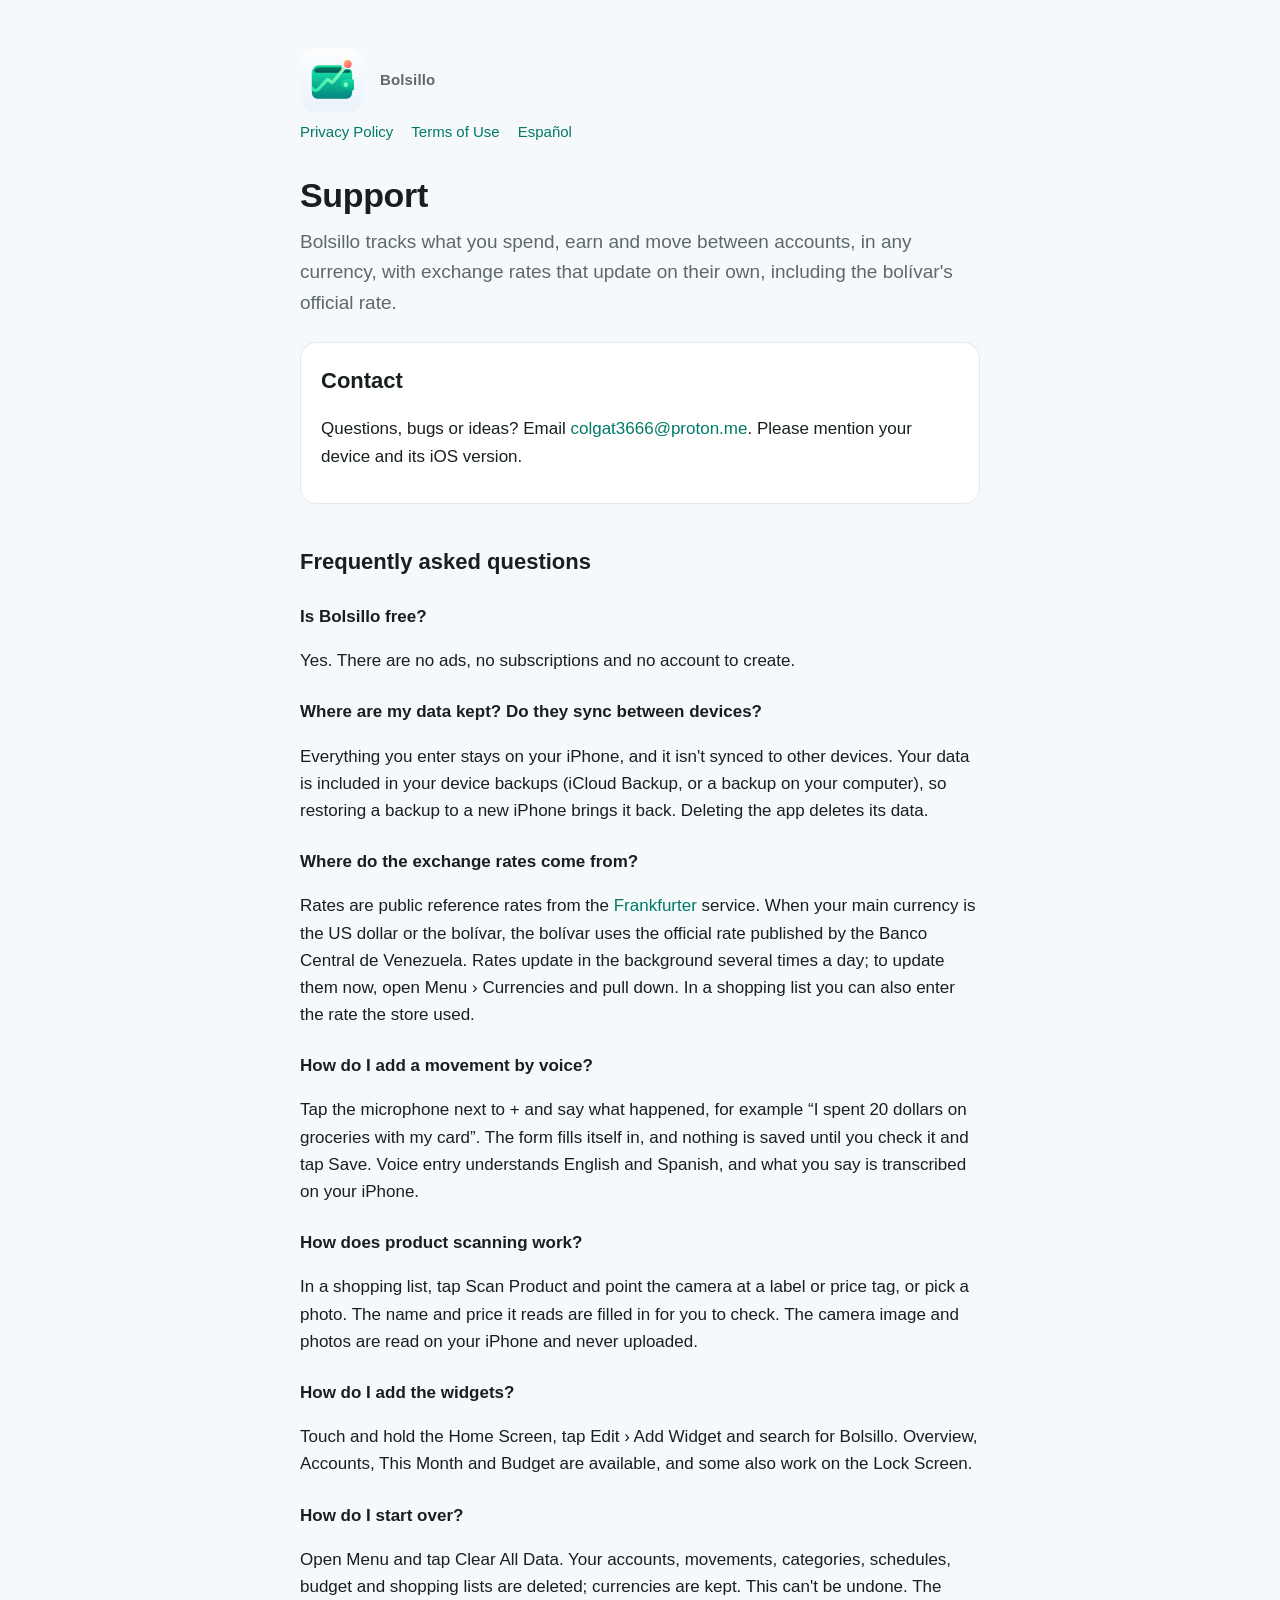
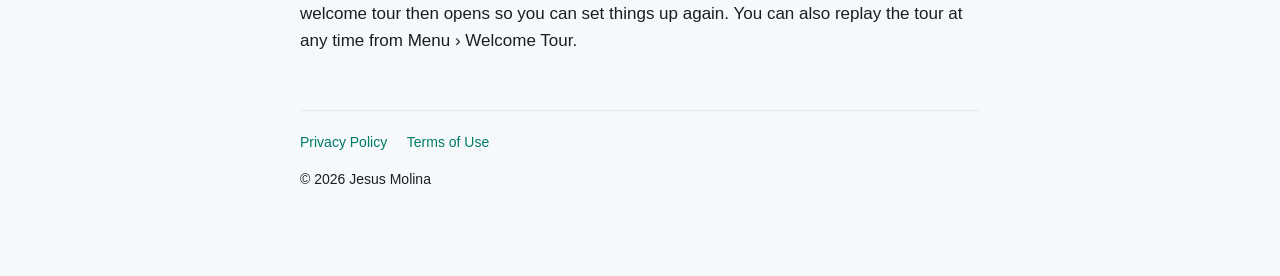
==== index.html @ 3f53b209 "Support page and privacy policy Co-Authored-By: Claude Opus 5.5 <noreply@anthropic.com>" ====
<!doctype html>
<html lang="en">
<head>
  <meta charset="utf-8">
  <meta name="viewport" content="width=device-width, initial-scale=1">
  <title>Bolsillo Support</title>
  <meta name="description" content="Help and contact for Bolsillo, a multi-currency expense tracker for iPhone.">
  <link rel="icon" href="logo.svg" type="image/svg+xml">
  <link rel="alternate" hreflang="es" href="es/">
  <link rel="stylesheet" href="style.css">
</head>
<body>
<main>
  <header>
    <img src="logo.svg" alt="">
    <span class="name">Bolsillo</span>
  </header>
  <nav>
    <a href="privacy.html">Privacy Policy</a>
    <a href="https://www.apple.com/legal/internet-services/itunes/dev/stdeula/">Terms of Use</a>
    <a href="es/" hreflang="es" lang="es">Español</a>
  </nav>

  <h1>Support</h1>
  <p class="lede">Bolsillo tracks what you spend, earn and move between accounts, in any currency, with exchange rates that update on their own, including the bolívar's official rate.</p>

  <div class="card">
    <h2>Contact</h2>
    <p>Questions, bugs or ideas? Email <a href="mailto:colgat3666@proton.me">colgat3666@proton.me</a>. Please mention your device and its iOS version.</p>
  </div>

  <h2>Frequently asked questions</h2>

  <h3>Is Bolsillo free?</h3>
  <p>Yes. There are no ads, no subscriptions and no account to create.</p>

  <h3>Where are my data kept? Do they sync between devices?</h3>
  <p>Everything you enter stays on your iPhone, and it isn't synced to other devices. Your data is included in your device backups (iCloud Backup, or a backup on your computer), so restoring a backup to a new iPhone brings it back. Deleting the app deletes its data.</p>

  <h3>Where do the exchange rates come from?</h3>
  <p>Rates are public reference rates from the <a href="https://frankfurter.dev">Frankfurter</a> service. When your main currency is the US dollar or the bolívar, the bolívar uses the official rate published by the Banco Central de Venezuela. Rates update in the background several times a day; to update them now, open Menu › Currencies and pull down. In a shopping list you can also enter the rate the store used.</p>

  <h3>How do I add a movement by voice?</h3>
  <p>Tap the microphone next to + and say what happened, for example “I spent 20 dollars on groceries with my card”. The form fills itself in, and nothing is saved until you check it and tap Save. Voice entry understands English and Spanish, and what you say is transcribed on your iPhone.</p>

  <h3>How does product scanning work?</h3>
  <p>In a shopping list, tap Scan Product and point the camera at a label or price tag, or pick a photo. The name and price it reads are filled in for you to check. The camera image and photos are read on your iPhone and never uploaded.</p>

  <h3>How do I add the widgets?</h3>
  <p>Touch and hold the Home Screen, tap Edit › Add Widget and search for Bolsillo. Overview, Accounts, This Month and Budget are available, and some also work on the Lock Screen.</p>

  <h3>How do I start over?</h3>
  <p>Open Menu and tap Clear All Data. Your accounts, movements, categories, schedules, budget and shopping lists are deleted; currencies are kept. This can't be undone. The welcome tour then opens so you can set things up again. You can also replay the tour at any time from Menu › Welcome Tour.</p>

  <footer>
    <a href="privacy.html">Privacy Policy</a>
    <a href="https://www.apple.com/legal/internet-services/itunes/dev/stdeula/">Terms of Use</a>
    <p>© 2026 Jesus Molina</p>
  </footer>
</main>
</body>
</html>
---- style.css ----
:root {
  --bg: #f6f9fb;
  --surface: #ffffff;
  --text: #17201f;
  --muted: #5d6968;
  --line: #e1eaec;
  --accent: #017a66;
  color-scheme: light dark;
}
@media (prefers-color-scheme: dark) {
  :root {
    --bg: #0e1416;
    --surface: #172022;
    --text: #edf3f2;
    --muted: #9aa8a7;
    --line: #263234;
    --accent: #3fe0ac;
  }
}
* { box-sizing: border-box; }
html { -webkit-text-size-adjust: 100%; }
body {
  margin: 0;
  background: var(--bg);
  color: var(--text);
  font: 17px/1.6 -apple-system, BlinkMacSystemFont, "SF Pro Text", "Helvetica Neue", Arial, sans-serif;
}
main { max-width: 720px; margin: 0 auto; padding: 48px 20px 72px; }
header { display: flex; align-items: center; gap: 16px; margin-bottom: 8px; }
header img { width: 64px; height: 64px; border-radius: 14px; }
header .name { font-size: 15px; font-weight: 600; color: var(--muted); letter-spacing: .01em; }
nav { display: flex; flex-wrap: wrap; gap: 6px 18px; font-size: 15px; margin: 4px 0 32px; }
h1 { font-size: 34px; line-height: 1.15; margin: 0; letter-spacing: -.01em; }
h2 { font-size: 22px; margin: 40px 0 8px; }
h3 { font-size: 17px; margin: 24px 0 4px; }
p, li { color: var(--text); }
.lede { font-size: 19px; color: var(--muted); margin: 12px 0 0; }
.updated { font-size: 14px; color: var(--muted); }
a { color: var(--accent); text-decoration: none; }
a:hover { text-decoration: underline; }
.card {
  background: var(--surface);
  border: 1px solid var(--line);
  border-radius: 16px;
  padding: 4px 20px 16px;
  margin-top: 24px;
}
ul { padding-left: 22px; }
footer { margin-top: 56px; padding-top: 20px; border-top: 1px solid var(--line); font-size: 14px; color: var(--muted); }
footer a { margin-right: 16px; }
.card > h2:first-child { margin-top: 16px; }
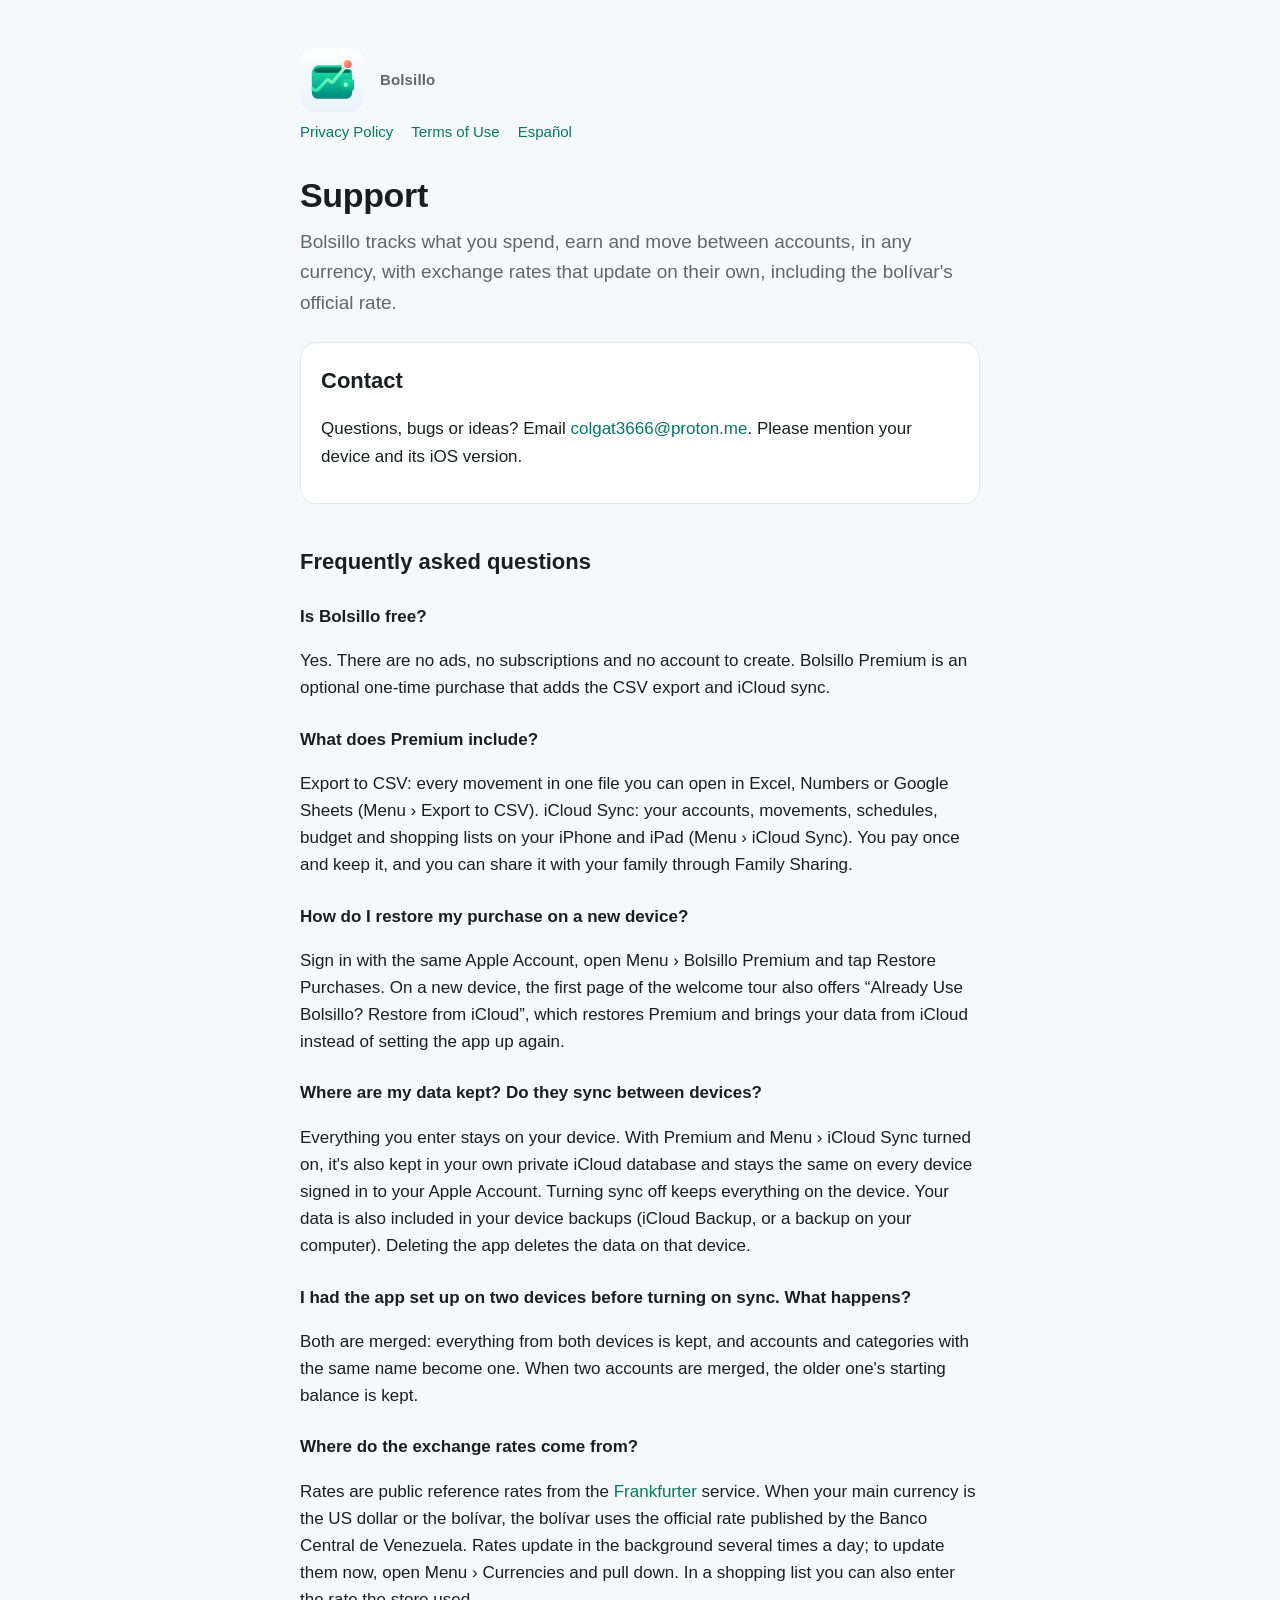
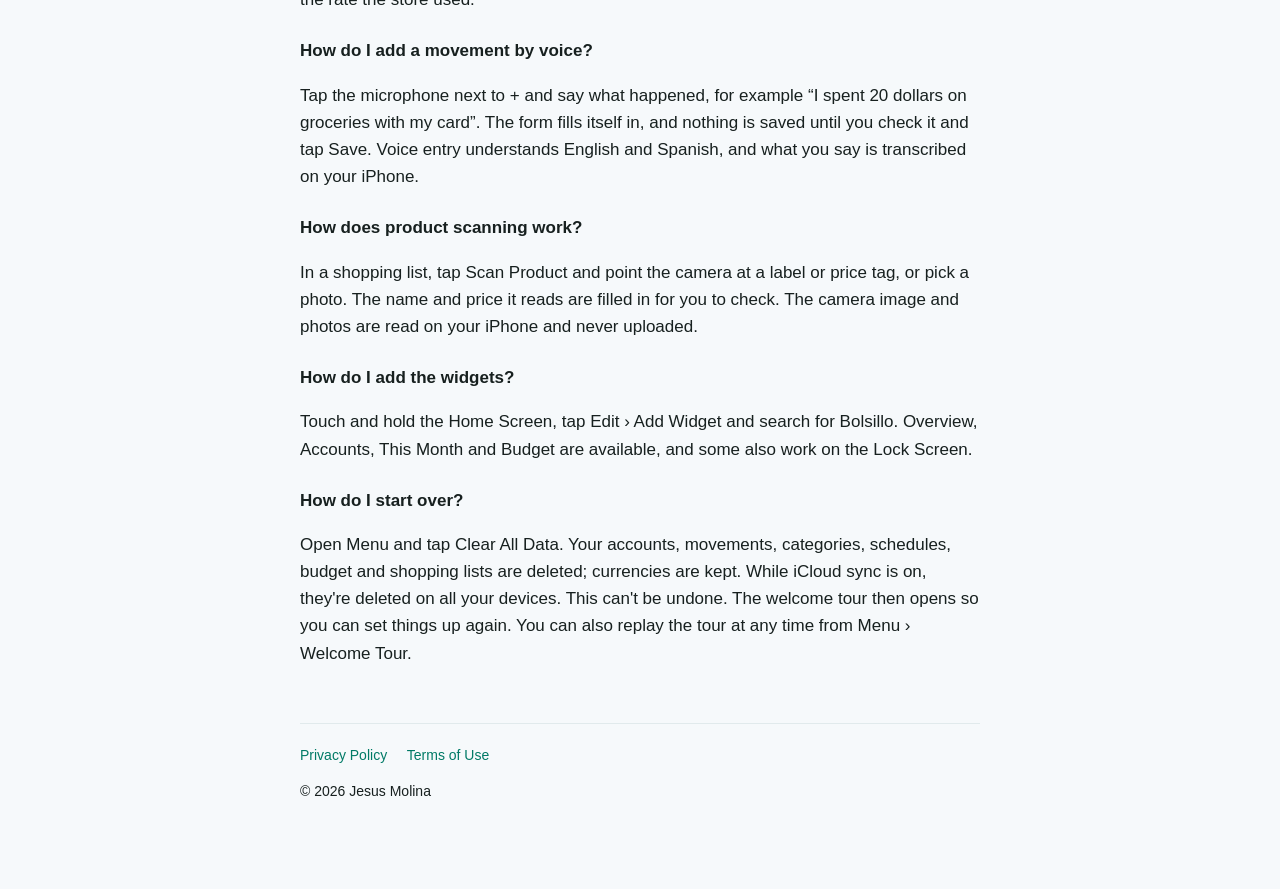
==== commit ef89ffb1: "Premium, iCloud sync and CSV export Co-Authored-By: Claude Opus 5.5 <noreply@anthropic.com>" ====
--- a/index.html
+++ b/index.html
@@ -4,7 +4,7 @@
   <meta charset="utf-8">
   <meta name="viewport" content="width=device-width, initial-scale=1">
   <title>Bolsillo Support</title>
-  <meta name="description" content="Help and contact for Bolsillo, a multi-currency expense tracker for iPhone.">
+  <meta name="description" content="Help and contact for Bolsillo, a multi-currency expense tracker for iPhone and iPad.">
   <link rel="icon" href="logo.svg" type="image/svg+xml">
   <link rel="alternate" hreflang="es" href="es/">
   <link rel="stylesheet" href="style.css">
@@ -32,10 +32,19 @@
   <h2>Frequently asked questions</h2>
 
   <h3>Is Bolsillo free?</h3>
-  <p>Yes. There are no ads, no subscriptions and no account to create.</p>
+  <p>Yes. There are no ads, no subscriptions and no account to create. Bolsillo Premium is an optional one-time purchase that adds the CSV export and iCloud sync.</p>
+
+  <h3>What does Premium include?</h3>
+  <p>Export to CSV: every movement in one file you can open in Excel, Numbers or Google Sheets (Menu › Export to CSV). iCloud Sync: your accounts, movements, schedules, budget and shopping lists on your iPhone and iPad (Menu › iCloud Sync). You pay once and keep it, and you can share it with your family through Family Sharing.</p>
+
+  <h3>How do I restore my purchase on a new device?</h3>
+  <p>Sign in with the same Apple Account, open Menu › Bolsillo Premium and tap Restore Purchases. On a new device, the first page of the welcome tour also offers “Already Use Bolsillo? Restore from iCloud”, which restores Premium and brings your data from iCloud instead of setting the app up again.</p>
 
   <h3>Where are my data kept? Do they sync between devices?</h3>
-  <p>Everything you enter stays on your iPhone, and it isn't synced to other devices. Your data is included in your device backups (iCloud Backup, or a backup on your computer), so restoring a backup to a new iPhone brings it back. Deleting the app deletes its data.</p>
+  <p>Everything you enter stays on your device. With Premium and Menu › iCloud Sync turned on, it's also kept in your own private iCloud database and stays the same on every device signed in to your Apple Account. Turning sync off keeps everything on the device. Your data is also included in your device backups (iCloud Backup, or a backup on your computer). Deleting the app deletes the data on that device.</p>
+
+  <h3>I had the app set up on two devices before turning on sync. What happens?</h3>
+  <p>Both are merged: everything from both devices is kept, and accounts and categories with the same name become one. When two accounts are merged, the older one's starting balance is kept.</p>
 
   <h3>Where do the exchange rates come from?</h3>
   <p>Rates are public reference rates from the <a href="https://frankfurter.dev">Frankfurter</a> service. When your main currency is the US dollar or the bolívar, the bolívar uses the official rate published by the Banco Central de Venezuela. Rates update in the background several times a day; to update them now, open Menu › Currencies and pull down. In a shopping list you can also enter the rate the store used.</p>
@@ -50,7 +59,7 @@
   <p>Touch and hold the Home Screen, tap Edit › Add Widget and search for Bolsillo. Overview, Accounts, This Month and Budget are available, and some also work on the Lock Screen.</p>
 
   <h3>How do I start over?</h3>
-  <p>Open Menu and tap Clear All Data. Your accounts, movements, categories, schedules, budget and shopping lists are deleted; currencies are kept. This can't be undone. The welcome tour then opens so you can set things up again. You can also replay the tour at any time from Menu › Welcome Tour.</p>
+  <p>Open Menu and tap Clear All Data. Your accounts, movements, categories, schedules, budget and shopping lists are deleted; currencies are kept. While iCloud sync is on, they're deleted on all your devices. This can't be undone. The welcome tour then opens so you can set things up again. You can also replay the tour at any time from Menu › Welcome Tour.</p>
 
   <footer>
     <a href="privacy.html">Privacy Policy</a>
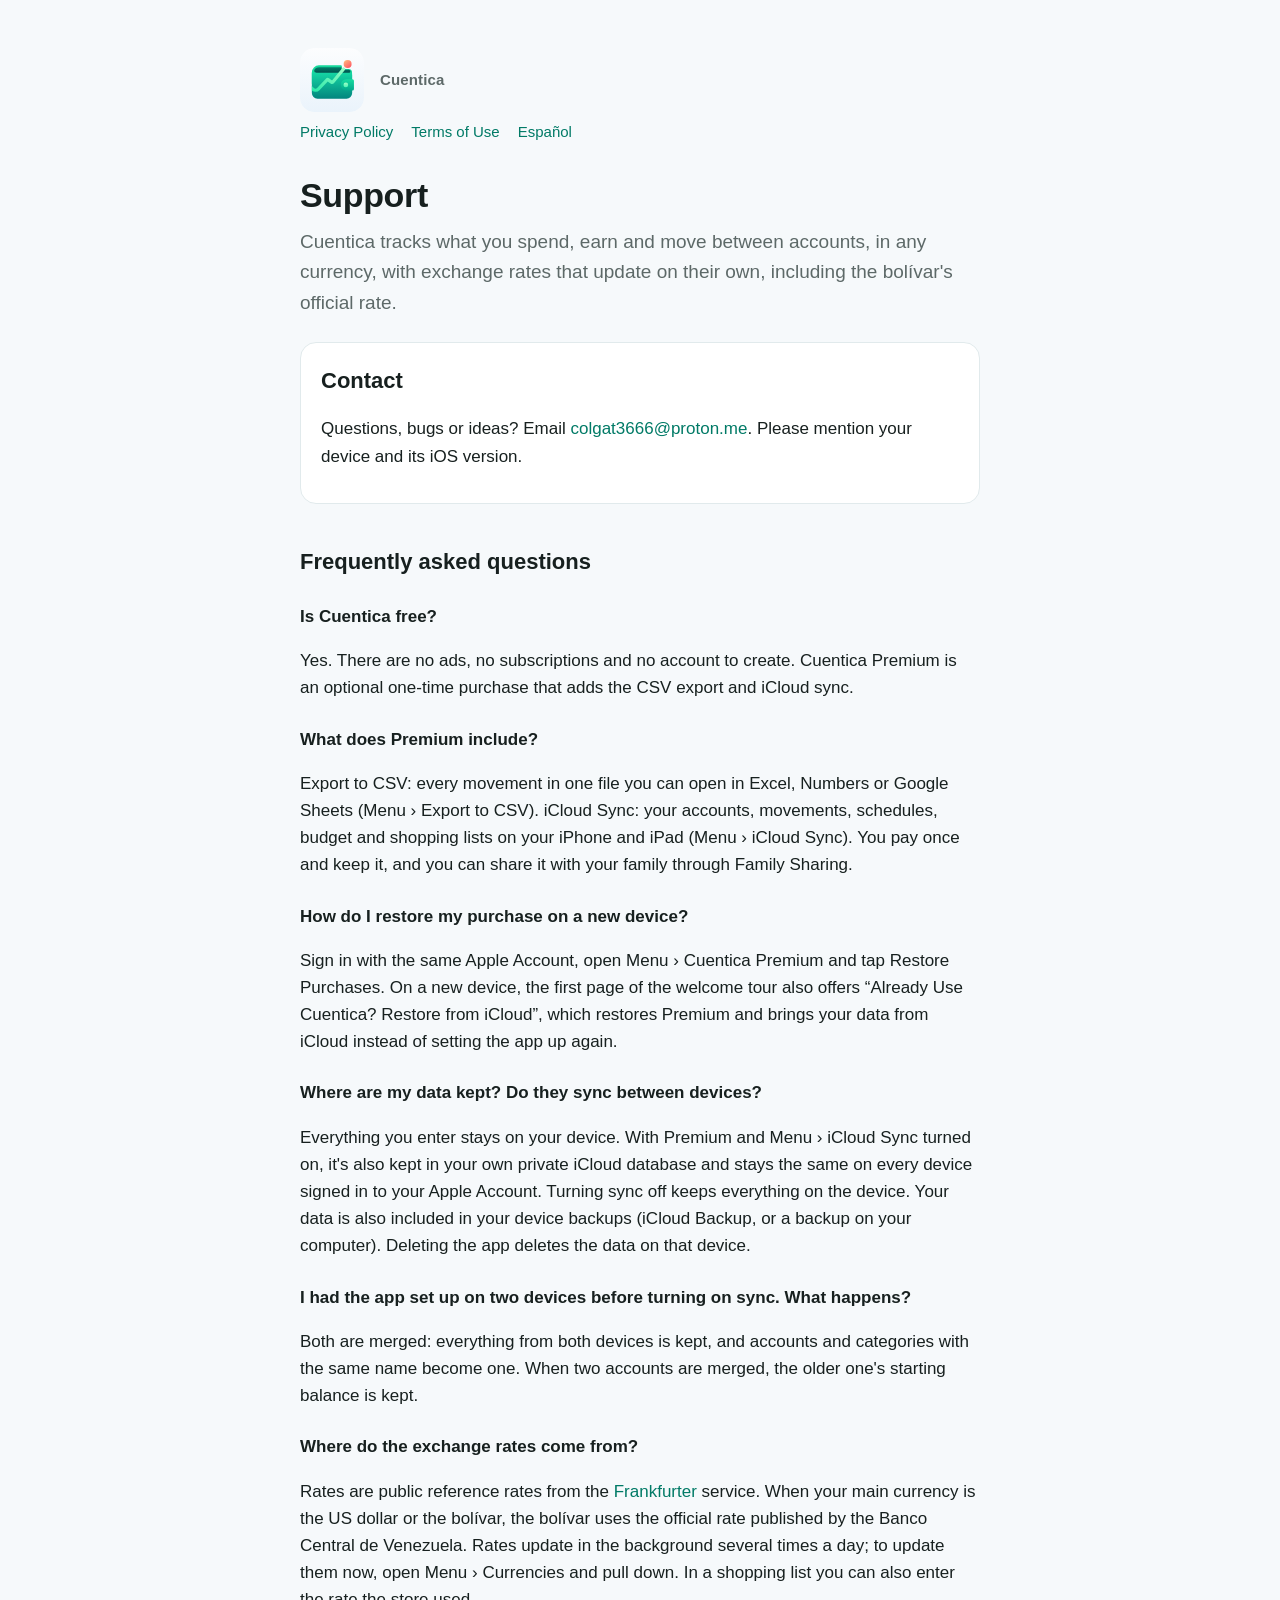
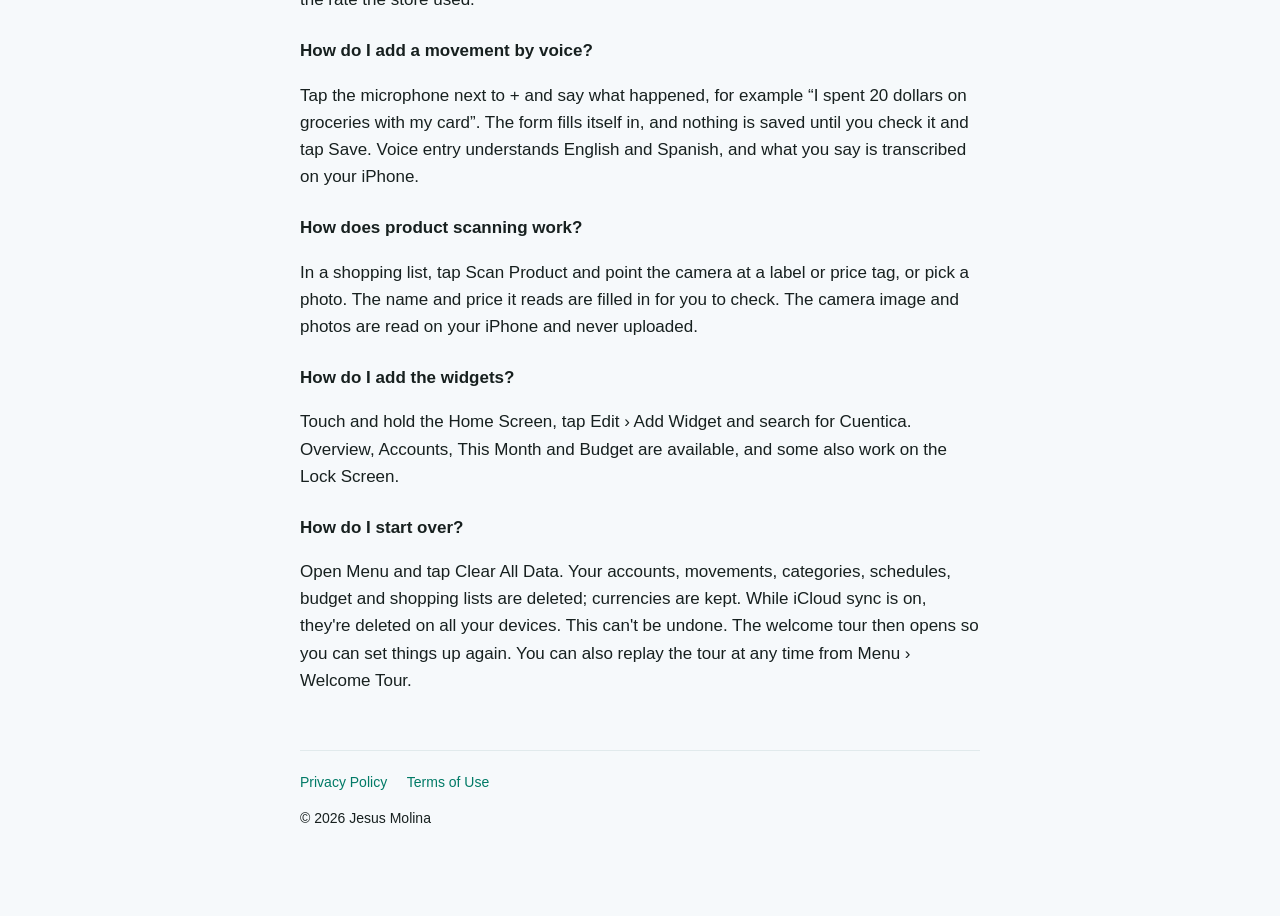
==== commit 76602fa0: "Rename to Cuentica Co-Authored-By: Claude Opus 5.5 <noreply@anthropic.com>" ====
--- a/index.html
+++ b/index.html
@@ -3,8 +3,8 @@
 <head>
   <meta charset="utf-8">
   <meta name="viewport" content="width=device-width, initial-scale=1">
-  <title>Bolsillo Support</title>
-  <meta name="description" content="Help and contact for Bolsillo, a multi-currency expense tracker for iPhone and iPad.">
+  <title>Cuentica Support</title>
+  <meta name="description" content="Help and contact for Cuentica, a multi-currency expense tracker for iPhone and iPad.">
   <link rel="icon" href="logo.svg" type="image/svg+xml">
   <link rel="alternate" hreflang="es" href="es/">
   <link rel="stylesheet" href="style.css">
@@ -13,7 +13,7 @@
 <main>
   <header>
     <img src="logo.svg" alt="">
-    <span class="name">Bolsillo</span>
+    <span class="name">Cuentica</span>
   </header>
   <nav>
     <a href="privacy.html">Privacy Policy</a>
@@ -22,7 +22,7 @@
   </nav>
 
   <h1>Support</h1>
-  <p class="lede">Bolsillo tracks what you spend, earn and move between accounts, in any currency, with exchange rates that update on their own, including the bolívar's official rate.</p>
+  <p class="lede">Cuentica tracks what you spend, earn and move between accounts, in any currency, with exchange rates that update on their own, including the bolívar's official rate.</p>
 
   <div class="card">
     <h2>Contact</h2>
@@ -31,14 +31,14 @@
 
   <h2>Frequently asked questions</h2>
 
-  <h3>Is Bolsillo free?</h3>
-  <p>Yes. There are no ads, no subscriptions and no account to create. Bolsillo Premium is an optional one-time purchase that adds the CSV export and iCloud sync.</p>
+  <h3>Is Cuentica free?</h3>
+  <p>Yes. There are no ads, no subscriptions and no account to create. Cuentica Premium is an optional one-time purchase that adds the CSV export and iCloud sync.</p>
 
   <h3>What does Premium include?</h3>
   <p>Export to CSV: every movement in one file you can open in Excel, Numbers or Google Sheets (Menu › Export to CSV). iCloud Sync: your accounts, movements, schedules, budget and shopping lists on your iPhone and iPad (Menu › iCloud Sync). You pay once and keep it, and you can share it with your family through Family Sharing.</p>
 
   <h3>How do I restore my purchase on a new device?</h3>
-  <p>Sign in with the same Apple Account, open Menu › Bolsillo Premium and tap Restore Purchases. On a new device, the first page of the welcome tour also offers “Already Use Bolsillo? Restore from iCloud”, which restores Premium and brings your data from iCloud instead of setting the app up again.</p>
+  <p>Sign in with the same Apple Account, open Menu › Cuentica Premium and tap Restore Purchases. On a new device, the first page of the welcome tour also offers “Already Use Cuentica? Restore from iCloud”, which restores Premium and brings your data from iCloud instead of setting the app up again.</p>
 
   <h3>Where are my data kept? Do they sync between devices?</h3>
   <p>Everything you enter stays on your device. With Premium and Menu › iCloud Sync turned on, it's also kept in your own private iCloud database and stays the same on every device signed in to your Apple Account. Turning sync off keeps everything on the device. Your data is also included in your device backups (iCloud Backup, or a backup on your computer). Deleting the app deletes the data on that device.</p>
@@ -56,7 +56,7 @@
   <p>In a shopping list, tap Scan Product and point the camera at a label or price tag, or pick a photo. The name and price it reads are filled in for you to check. The camera image and photos are read on your iPhone and never uploaded.</p>
 
   <h3>How do I add the widgets?</h3>
-  <p>Touch and hold the Home Screen, tap Edit › Add Widget and search for Bolsillo. Overview, Accounts, This Month and Budget are available, and some also work on the Lock Screen.</p>
+  <p>Touch and hold the Home Screen, tap Edit › Add Widget and search for Cuentica. Overview, Accounts, This Month and Budget are available, and some also work on the Lock Screen.</p>
 
   <h3>How do I start over?</h3>
   <p>Open Menu and tap Clear All Data. Your accounts, movements, categories, schedules, budget and shopping lists are deleted; currencies are kept. While iCloud sync is on, they're deleted on all your devices. This can't be undone. The welcome tour then opens so you can set things up again. You can also replay the tour at any time from Menu › Welcome Tour.</p>
